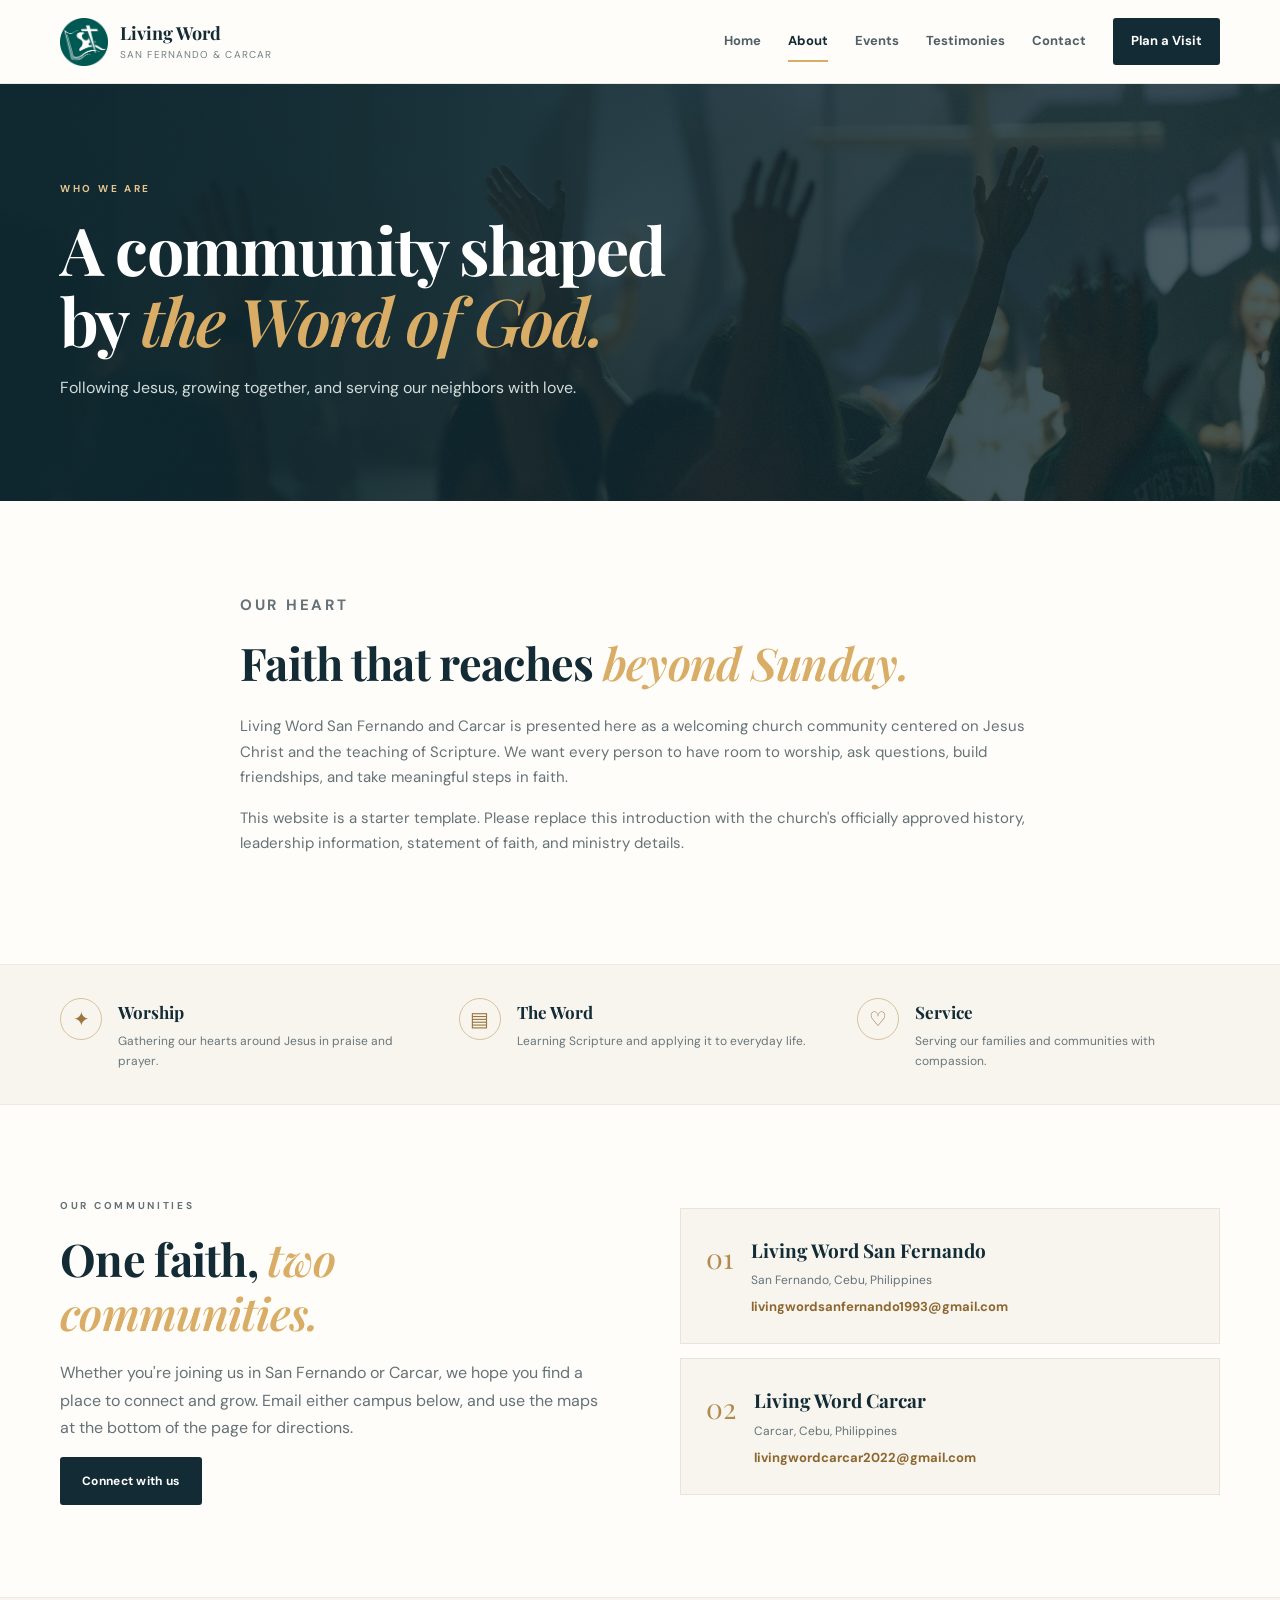
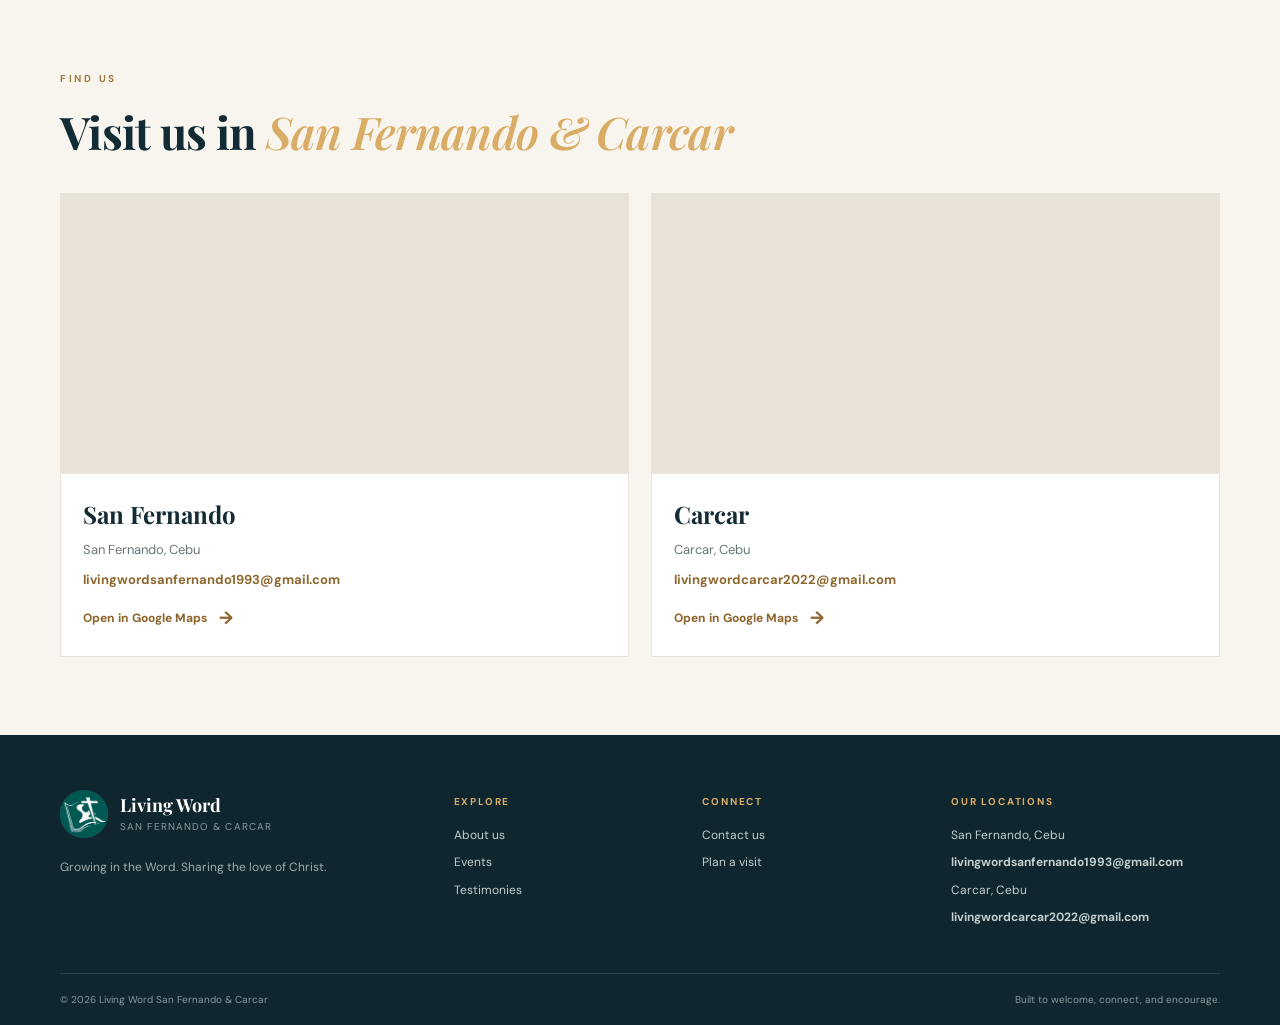
==== about.html @ b2cff666 "Add files via upload" ====
<!DOCTYPE html><html lang="en"><head><meta charset="UTF-8"><meta name="viewport" content="width=device-width, initial-scale=1.0"><title>About Us | Living Word San Fernando & Carcar</title><link href="https://fonts.googleapis.com/css2?family=DM+Sans:wght@400;500;600;700&family=Playfair+Display:wght@600;700;800&display=swap" rel="stylesheet"><link rel="stylesheet" href="assets/style.css"></head><body><header class="site-header"><div class="container nav-wrap"><a class="brand" href="index.html"><img class="brand-mark" src="assets/living-word-logo.png" alt=""><span><strong>Living Word</strong><small>San Fernando &amp; Carcar</small></span></a><button class="menu-toggle" aria-label="Toggle navigation" aria-expanded="false">☰</button><nav class="nav-links"><a href="index.html">Home</a><a class="active" href="about.html">About</a><a href="events.html">Events</a><a href="blog.html">Testimonies</a><a href="contact.html">Contact</a><a class="nav-cta" href="contact.html#visit">Plan a Visit</a></nav></div></header><main><section class="page-hero"><div class="container"><p class="eyebrow light">WHO WE ARE</p><h1>A community shaped<br>by <em>the Word of God.</em></h1><p>Following Jesus, growing together, and serving our neighbors with love.</p></div></section><section class="section"><div class="container narrow"><p class="eyebrow">OUR HEART</p><h2>Faith that reaches <em>beyond Sunday.</em></h2><p>Living Word San Fernando and Carcar is presented here as a welcoming church community centered on Jesus Christ and the teaching of Scripture. We want every person to have room to worship, ask questions, build friendships, and take meaningful steps in faith.</p><p>This website is a starter template. Please replace this introduction with the church's officially approved history, leadership information, statement of faith, and ministry details.</p></div></section><section class="quick-info"><div class="container info-grid"><article><span class="info-icon">✦</span><div><h3>Worship</h3><p>Gathering our hearts around Jesus in praise and prayer.</p></div></article><article><span class="info-icon">▤</span><div><h3>The Word</h3><p>Learning Scripture and applying it to everyday life.</p></div></article><article><span class="info-icon">♡</span><div><h3>Service</h3><p>Serving our families and communities with compassion.</p></div></article></div></section><section class="section"><div class="container two-col"><div><p class="eyebrow">OUR COMMUNITIES</p><h2>One faith, <em>two communities.</em></h2><p>Whether you're joining us in San Fernando or Carcar, we hope you find a place to connect and grow. Email either campus below, and use the maps at the bottom of the page for directions.</p><a class="button button-dark" href="contact.html">Connect with us</a></div><div class="location-panels"><div class="location-panel"><span>01</span><div><h3>Living Word San Fernando</h3><p>San Fernando, Cebu, Philippines</p><a class="campus-email" href="mailto:livingwordsanfernando1993@gmail.com">livingwordsanfernando1993@gmail.com</a></div></div><div class="location-panel"><span>02</span><div><h3>Living Word Carcar</h3><p>Carcar, Cebu, Philippines</p><a class="campus-email" href="mailto:livingwordcarcar2022@gmail.com">livingwordcarcar2022@gmail.com</a></div></div></div></div></section></main><section class="campus-maps" id="locations"><div class="container"><div class="section-heading"><div><p class="eyebrow">FIND US</p><h2>Visit us in <em>San Fernando &amp; Carcar</em></h2></div></div><div class="map-grid"><article class="map-card"><div class="map-frame"><iframe title="Map of Living Word San Fernando" src="https://maps.google.com/maps?q=10.1367821,123.6908747&amp;z=16&amp;output=embed" loading="lazy" referrerpolicy="no-referrer-when-downgrade" allowfullscreen></iframe></div><div class="map-copy"><h3>San Fernando</h3><p>San Fernando, Cebu</p><a class="campus-email" href="mailto:livingwordsanfernando1993@gmail.com">livingwordsanfernando1993@gmail.com</a><a class="text-link" href="https://maps.app.goo.gl/DPLAsow28SeNMZ887" target="_blank" rel="noopener noreferrer">Open in Google Maps <span>→</span></a></div></article><article class="map-card"><div class="map-frame"><iframe title="Map of Living Word Carcar" src="https://maps.google.com/maps?q=10.1063962,123.6336459&amp;z=17&amp;output=embed" loading="lazy" referrerpolicy="no-referrer-when-downgrade" allowfullscreen></iframe></div><div class="map-copy"><h3>Carcar</h3><p>Carcar, Cebu</p><a class="campus-email" href="mailto:livingwordcarcar2022@gmail.com">livingwordcarcar2022@gmail.com</a><a class="text-link" href="https://maps.app.goo.gl/1JaGDfbuyMipjUWK9" target="_blank" rel="noopener noreferrer">Open in Google Maps <span>→</span></a></div></article></div></div></section><footer class="site-footer"><div class="container footer-grid"><div><a class="brand footer-brand" href="index.html"><img class="brand-mark" src="assets/living-word-logo.png" alt=""><span><strong>Living Word</strong><small>San Fernando &amp; Carcar</small></span></a><p class="footer-copy">Growing in the Word. Sharing the love of Christ.</p></div><div><h4>Explore</h4><a href="about.html">About us</a><a href="events.html">Events</a><a href="blog.html">Testimonies</a></div><div><h4>Connect</h4><a href="contact.html">Contact us</a><a href="contact.html#visit">Plan a visit</a></div><div><h4>Our locations</h4><p>San Fernando, Cebu</p><a class="campus-email" href="mailto:livingwordsanfernando1993@gmail.com">livingwordsanfernando1993@gmail.com</a><p>Carcar, Cebu</p><a class="campus-email" href="mailto:livingwordcarcar2022@gmail.com">livingwordcarcar2022@gmail.com</a></div></div><div class="container footer-bottom"><span>© <span class="year"></span> Living Word San Fernando &amp; Carcar</span><span>Built to welcome, connect, and encourage.</span></div></footer><script src="assets/script.js"></script></body></html>
---- assets/style.css ----
:root{--navy:#132b35;--navy2:#1d3e47;--gold:#d9ad65;--cream:#f8f5ef;--paper:#fffdf9;--ink:#243238;--muted:#69767a;--line:#e9e3d9;--serif:"Playfair Display",Georgia,serif;--sans:"DM Sans",Arial,sans-serif}*{box-sizing:border-box}html{scroll-behavior:smooth}body{margin:0;background:var(--paper);color:var(--ink);font-family:var(--sans);line-height:1.7}a{color:inherit;text-decoration:none}img{max-width:100%}.container{width:min(1160px,calc(100% - 44px));margin:0 auto}.site-header{height:84px;background:#fffdf9f2;backdrop-filter:blur(14px);border-bottom:1px solid #ece7df;position:sticky;top:0;z-index:20}.nav-wrap{height:100%;display:flex;align-items:center;justify-content:space-between;gap:28px}.brand{display:flex;align-items:center;gap:12px;flex-shrink:0}.brand-mark{width:48px;height:48px;object-fit:contain;display:block;flex-shrink:0}.brand strong,.brand small{display:block;line-height:1.25}.brand strong{font-family:var(--serif);font-size:18px;color:var(--navy)}.brand small{font-size:10px;letter-spacing:1.1px;text-transform:uppercase;color:#738085;margin-top:4px}.nav-links{display:flex;align-items:center;gap:27px;font-size:13px;font-weight:700;color:#506066}.nav-links>a:not(.nav-cta){padding:9px 0;position:relative}.nav-links>a.active,.nav-links>a:hover{color:var(--navy)}.nav-links>a.active:after{content:"";position:absolute;left:0;right:0;bottom:0;height:2px;background:var(--gold)}.nav-cta{padding:12px 18px;background:var(--navy);color:white;border-radius:3px}.nav-cta:hover,.button-dark:hover{background:#244954}.menu-toggle{display:none;border:0;background:none;font-size:26px;color:var(--navy)}.hero{position:relative;min-height:660px;display:flex;align-items:center;background:linear-gradient(90deg,rgba(12,33,41,.94) 0%,rgba(16,43,51,.81) 46%,rgba(19,43,53,.3) 100%),url('hero-worship.jpg') center/cover no-repeat;color:white;overflow:hidden}.hero-shade{position:absolute;inset:0;background:linear-gradient(0deg,rgba(11,28,34,.32),transparent 50%);pointer-events:none}.hero-content{position:relative;padding:90px 0 112px}.eyebrow{font-size:10px;letter-spacing:2.7px;font-weight:700;color:#a27b3f;margin:0 0 17px}.eyebrow.light{color:#e4c58f}.hero h1,.page-hero h1{font-family:var(--serif);font-size:clamp(46px,6vw,76px);line-height:1.08;letter-spacing:-1.8px;margin:0 0 22px;max-width:720px}.hero h1 em,.page-hero h1 em,.welcome h2 em,.section-heading h2 em,.section h2 em,.contact-side h2 em{font-weight:600;color:var(--gold)}.hero-copy{max-width:520px;color:#e0e7e6;font-size:16px;margin-bottom:29px}.hero-actions{display:flex;gap:13px;flex-wrap:wrap}.button{display:inline-flex;align-items:center;justify-content:center;gap:13px;padding:14px 22px;border:0;border-radius:3px;font-family:var(--sans);font-size:12px;font-weight:700;letter-spacing:.3px;cursor:pointer;transition:.2s}.button-gold{background:var(--gold);color:#192f36}.button-gold:hover{background:#e8c58a;transform:translateY(-1px)}.button-outline{border:1px solid #d5dfdd;color:white;background:transparent}.button-outline:hover{background:#ffffff1a}.button-dark{background:var(--navy);color:white}.hero-verse{margin-top:47px;padding-left:14px;border-left:2px solid var(--gold);font-family:var(--serif);font-size:17px;color:#f4eadb}.hero-verse span{font-family:var(--sans);font-size:11px;color:#c6d0cd;margin-left:9px}.hero-badge{position:absolute;bottom:0;right:max(22px,calc((100% - 1160px)/2));display:flex;gap:13px;align-items:center;background:var(--gold);color:#1c343a;padding:15px 24px;font-size:9px;font-weight:800;letter-spacing:1.8px}.hero-badge b{font-size:15px}.section{padding:92px 0}.two-col{display:grid;grid-template-columns:1fr 1fr;gap:80px;align-items:center}.welcome-image{height:435px;position:relative;background:linear-gradient(0deg,rgba(14,39,46,.55),transparent 45%),url('https://images.unsplash.com/photo-1511632765486-a01980e01a18?auto=format&fit=crop&w=1000&q=85') center/cover;border-radius:3px}.image-card:before{content:"";position:absolute;inset:16px -16px -16px 16px;border:1px solid #d8c39f;z-index:-1}.image-caption{position:absolute;bottom:20px;left:23px;color:white;font-size:12px;font-weight:600;letter-spacing:.4px}.caption-dot{display:inline-block;width:7px;height:7px;border-radius:50%;background:var(--gold);margin-right:9px}.welcome-text h2,.section h2,.section-heading h2,.contact-main h2{font-family:var(--serif);font-size:clamp(32px,4vw,45px);line-height:1.2;color:var(--navy);margin:0 0 20px;letter-spacing:-.7px}.welcome-text p:not(.eyebrow),.section p{color:#657277}.welcome-text p{font-size:14px}.text-link{display:inline-flex;gap:12px;align-items:center;color:#8e672f;font-size:12px;font-weight:800;margin-top:12px}.text-link span{font-size:18px;transition:transform .2s}.text-link:hover span{transform:translateX(4px)}.quick-info{background:var(--cream);padding:33px 0;border-top:1px solid #f0e9df;border-bottom:1px solid #f0e9df}.info-grid{display:grid;grid-template-columns:repeat(3,1fr);gap:36px}.info-grid article{display:flex;gap:16px;align-items:flex-start}.info-icon{width:42px;height:42px;flex-shrink:0;display:grid;place-items:center;border:1px solid #d6c29f;color:#9b753c;font-size:20px;border-radius:50%}.info-grid h3{margin:0 0 4px;font-family:var(--serif);font-size:17px;color:var(--navy)}.info-grid p{margin:0;font-size:12px;color:var(--muted)}.events-preview,.latest-blog{background:var(--paper)}.section-heading{display:flex;justify-content:space-between;align-items:end;gap:28px;margin-bottom:35px}.section-heading h2{margin:0}.section-heading .text-link{margin-bottom:7px}.cards{display:grid;gap:23px}.cards.three{grid-template-columns:repeat(3,1fr)}.cards-two{grid-template-columns:1fr 1fr}.event-card,.blog-card{background:white;border:1px solid #eee8df;box-shadow:0 8px 28px rgba(25,45,49,.035);transition:transform .25s,box-shadow .25s}.event-card:hover,.blog-card:hover{transform:translateY(-4px);box-shadow:0 15px 35px rgba(25,45,49,.09)}.event-art,.blog-art,.feature-art,.event-row-art{background-size:cover;background-position:center}.event-art{height:190px;display:flex;align-items:end;padding:17px}.event-art span{background:#ffffffed;color:var(--navy);font-size:9px;letter-spacing:1.8px;font-weight:800;padding:7px 10px}.art-worship{background-image:linear-gradient(0deg,#132b3570,#132b3510),url('https://images.unsplash.com/photo-1507692049790-de58290a4334?auto=format&fit=crop&w=900&q=80')}.art-community{background-image:linear-gradient(0deg,#132b3560,#132b3510),url('https://images.unsplash.com/photo-1529156069898-49953e39b3ac?auto=format&fit=crop&w=900&q=80')}.art-youth{background-image:linear-gradient(0deg,#132b3560,#132b3510),url('https://images.unsplash.com/photo-1529390079861-591de354faf5?auto=format&fit=crop&w=900&q=80')}.art-bible{background-image:linear-gradient(0deg,#132b3530,#132b3500),url('https://images.unsplash.com/photo-1504052434569-70ad5836ab65?auto=format&fit=crop&w=900&q=80')}.art-prayer{background-image:linear-gradient(0deg,#132b3530,#132b3500),url('https://images.unsplash.com/photo-1470252649378-9c29740c9fa8?auto=format&fit=crop&w=900&q=80')}.art-love{background-image:linear-gradient(0deg,#132b3530,#132b3500),url('https://images.unsplash.com/photo-1511632765486-a01980e01a18?auto=format&fit=crop&w=900&q=80')}.card-body{padding:23px 23px 25px}.card-kicker{color:#a17a41!important;font-size:9px!important;letter-spacing:1.7px;font-weight:800;margin:0 0 8px!important}.card-body h3{font-family:var(--serif);font-size:21px;line-height:1.3;color:var(--navy);margin:0 0 10px}.card-body p:not(.card-kicker){font-size:12px;color:#6d797c;margin:0 0 13px}.card-body .text-link{margin-top:5px}.note{font-size:11px!important;color:#8b9292!important;font-style:italic;margin-top:19px}.scripture-band{background:var(--navy);color:white;padding:68px 0;text-align:center}.scripture-inner{max-width:800px}.quote-mark{font-family:var(--serif);font-size:60px;line-height:.8;color:var(--gold)}.scripture-band blockquote{font-family:var(--serif);font-size:clamp(27px,4vw,40px);margin:12px 0 16px}.scripture-band p{color:var(--gold);font-size:10px;letter-spacing:2.7px;font-weight:700}.visit-cta{background:#1d414a;padding:53px 0;color:white}.cta-inner{display:flex;align-items:center;justify-content:space-between;gap:30px}.cta-inner h2{font-family:var(--serif);font-size:39px;margin:0 0 7px}.cta-inner p:not(.eyebrow){color:#c8d3d2;margin:0}.cta-inner .eyebrow{margin-bottom:8px}.testimony-feature{grid-template-columns:1fr}.testimony-profile{display:flex;align-items:center;gap:14px;margin-bottom:16px}.avatar{width:52px;height:52px;border-radius:50%;display:grid;place-items:center;background:#f4ecdf;color:var(--navy);border:1px solid #e4d3b4;font-family:var(--serif);font-weight:700;font-size:16px;object-fit:cover}.avatar-lg{width:84px;height:84px;font-size:26px}.profile-meta{margin:0}.profile-meta strong{display:block;font-family:var(--serif);color:var(--navy);font-size:18px;line-height:1.2}.profile-meta span{display:block;margin-top:3px;font-size:11px;font-weight:700;letter-spacing:.3px;color:var(--muted)}.testimony-text{font-size:13px!important}#testimony-feature{scroll-margin-top:96px}.testimony-card[role="button"]{cursor:pointer}.testimony-card.is-selected{border-color:var(--gold);box-shadow:0 12px 30px rgba(162,123,63,.16)}.testimony-card[role="button"]:focus-visible{outline:2px solid var(--navy);outline-offset:3px}.campus-maps{background:var(--cream);padding:72px 0 78px;border-top:1px solid #f0e9df}.map-grid{display:grid;grid-template-columns:1fr 1fr;gap:22px}.map-card{background:white;border:1px solid var(--line);overflow:hidden}.map-frame{height:280px;background:#e8e2d8}.map-frame iframe{width:100%;height:100%;border:0;display:block}.map-copy{padding:20px 22px 22px}.map-copy h3{font-family:var(--serif);color:var(--navy);margin:0 0 4px;font-size:24px}.map-copy p{margin:0 0 8px;font-size:13px;color:var(--muted)}.campus-email{display:block;font-size:13px;font-weight:700;color:#8e672f;word-break:break-word}.map-copy .text-link{margin-top:12px}.side-location .campus-email{margin-top:6px;font-size:12px;color:#e4c58f}.location-panel .campus-email{margin-top:6px}.site-footer{background:#10262e;color:#c2cece;padding:55px 0 0}.footer-grid{display:grid;grid-template-columns:1.7fr 1fr 1fr 1.3fr;gap:42px;padding-bottom:39px}.footer-brand strong{color:white}.footer-brand small{color:#9caaaa}.footer-copy{font-size:12px;color:#9dacad;margin-top:19px}.footer-grid h4{font-size:10px;text-transform:uppercase;letter-spacing:1.8px;color:var(--gold);margin:3px 0 15px}.footer-grid>div:not(:first-child) a,.footer-grid>div:not(:first-child) p{display:block;font-size:12px;margin:7px 0;color:#c2cece}.footer-grid small{font-size:10px;color:#899a9d}.footer-bottom{border-top:1px solid #2a4248;padding:17px 0;display:flex;justify-content:space-between;gap:20px;font-size:10px;color:#87999c}.page-hero{background:linear-gradient(90deg,rgba(14,39,47,.96),rgba(14,39,47,.75)),url('hero-worship.jpg') center 45%/cover;color:white;padding:96px 0 100px}.page-hero h1{font-size:clamp(42px,5.6vw,66px);margin-bottom:17px}.page-hero p:not(.eyebrow){color:#d2dcda;max-width:600px;margin:0}.narrow{max-width:800px}.narrow h2{margin-bottom:25px}.narrow p{font-size:15px}.location-panels{display:grid;gap:14px}.location-panel{display:flex;gap:18px;align-items:flex-start;background:var(--cream);padding:25px;border:1px solid var(--line)}.location-panel>span,.side-location>span{font-family:var(--serif);font-size:28px;color:#b28a4d}.location-panel h3,.side-location h3{font-family:var(--serif);color:var(--navy);margin:0;font-size:19px}.location-panel p,.side-location p{margin:4px 0!important;font-size:12px}.location-panel small,.side-location small{font-size:10px;color:#818d8e}.section-intro{max-width:390px;font-size:12px;margin:0}.event-list{display:grid;gap:16px}.event-row{display:grid;grid-template-columns:90px 165px 1fr auto;gap:22px;align-items:center;padding:20px;border:1px solid var(--line);background:white}.date-box{display:flex;flex-direction:column;align-items:center;text-align:center;color:var(--navy);line-height:1.2}.date-box span{font-size:8px;letter-spacing:1px;font-weight:800;color:#9e783f}.date-box strong{font-family:var(--serif);font-size:35px;margin:4px 0}.date-box small{font-size:10px;color:#7c898a}.event-row-art{height:125px}.event-row-copy h3{font-family:var(--serif);font-size:21px;color:var(--navy);margin:0 0 5px}.event-row-copy p:not(.card-kicker){font-size:12px;margin:0 0 8px}.event-meta{font-size:10px;color:#8b9696}.event-row>.text-link{white-space:nowrap}.center-cta{text-align:center;background:var(--cream);padding:42px 20px;margin-top:48px}.center-cta h2{font-size:30px;margin-bottom:8px}.center-cta p{font-size:13px;margin:0 0 17px}.blog-feature{display:grid;grid-template-columns:1.05fr 1fr;gap:0;background:var(--cream);margin-bottom:75px}.feature-art{min-height:365px}.feature-copy{padding:43px;align-self:center}.feature-copy h2{font-family:var(--serif);font-size:36px;color:var(--navy);line-height:1.2;margin:0 0 16px}.feature-copy p:not(.card-kicker){font-size:13px}.blog-heading{scroll-margin-top:110px}.search-wrap{display:flex;align-items:center;gap:9px;border:1px solid var(--line);padding:9px 13px;background:white;color:#9b783f}.search-wrap input{border:0;outline:0;font:inherit;font-size:12px;width:180px}.article-label{display:inline-block;font-size:9px;text-transform:uppercase;letter-spacing:1px;color:#8a9696;border-top:1px solid var(--line);padding-top:9px}.empty-state{text-align:center;padding:40px;color:var(--muted)}.contact-layout{display:grid;grid-template-columns:1.15fr .85fr;gap:55px;align-items:start}.contact-main h2{margin-bottom:14px}.contact-main>p:not(.eyebrow){font-size:13px}.contact-form{margin-top:27px;display:grid;gap:17px}.form-row{display:grid;grid-template-columns:1fr 1fr;gap:15px}.contact-form label{display:grid;gap:7px;font-size:11px;font-weight:700;color:var(--navy)}.contact-form input,.contact-form select,.contact-form textarea{width:100%;padding:13px 14px;border:1px solid #e2ddd4;background:white;border-radius:2px;font:400 12px var(--sans);color:var(--ink);outline-color:#c8a46b}.contact-form textarea{resize:vertical}.contact-form .button{justify-self:start}.form-feedback{font-size:11px!important;color:#8b672f!important;margin:0}.contact-side{background:var(--navy);padding:37px 32px;color:white}.contact-side h2{font-family:var(--serif);font-size:38px;line-height:1.15;margin:0 0 17px}.contact-side>p:not(.eyebrow){font-size:12px;color:#c8d4d3}.side-divider{height:1px;background:#3b555b;margin:27px 0}.side-location{display:flex;gap:15px;margin-bottom:21px}.side-location h3{color:white}.side-location p{color:#d0d9d8}.side-location small{color:#9fb0b0}.side-note{background:#1d3d45;padding:14px;font-size:10px;color:#bdcccc;margin-top:26px}.prayer-box{display:flex;gap:14px;background:var(--cream);padding:19px;margin-top:27px}.prayer-box h3{font-family:var(--serif);font-size:17px;color:var(--navy);margin:0}.prayer-box p{font-size:11px;margin:4px 0 0}.prayer-box .info-icon{width:36px;height:36px}.hidden,[hidden]{display:none!important}@media(max-width:900px){.map-grid{grid-template-columns:1fr}.nav-links{gap:16px}.two-col{gap:45px}.footer-grid{grid-template-columns:1.4fr 1fr 1fr;gap:25px}.footer-grid>div:last-child{grid-column:2/4}.event-row{grid-template-columns:70px 120px 1fr;gap:15px}.event-row>.text-link{grid-column:3;justify-self:start;margin-top:-6px}.event-row-art{height:110px}.contact-layout{gap:30px}}@media(max-width:720px){.campus-maps{padding:52px 0 56px}.map-frame{height:230px}.container{width:min(100% - 34px,560px)}.site-header{height:72px}.brand-mark{width:42px;height:42px}.brand strong{font-size:16px}.brand small{font-size:8px;letter-spacing:.8px}.menu-toggle{display:block}.nav-links{display:none;position:absolute;top:71px;left:0;right:0;background:#fffdf9;padding:15px 24px 23px;border-bottom:1px solid var(--line);box-shadow:0 12px 20px #152c3212;flex-direction:column;align-items:stretch;gap:7px}.nav-links.open{display:flex}.nav-links>a:not(.nav-cta){padding:10px 0}.nav-links>a.active:after{display:none}.nav-cta{text-align:center;margin-top:5px}.hero{min-height:630px;background-position:58% center}.hero-content{padding:76px 0 112px}.hero h1{font-size:48px}.hero-copy{font-size:14px}.hero-verse{font-size:14px;max-width:340px}.hero-verse span{display:block;margin:7px 0 0}.hero-badge{left:17px;right:auto;gap:8px;padding:13px 15px;font-size:8px}.section{padding:65px 0}.two-col{grid-template-columns:1fr;gap:40px}.welcome-image{height:320px;margin-right:13px}.welcome-text h2,.section h2,.section-heading h2,.contact-main h2{font-size:34px}.info-grid{grid-template-columns:1fr;gap:23px}.cards.three,.cards-two{grid-template-columns:1fr;gap:17px}.event-art{height:210px}.section-heading{align-items:flex-start;flex-direction:column;gap:10px;margin-bottom:25px}.section-heading .text-link{margin-top:0}.cta-inner{align-items:flex-start;flex-direction:column}.cta-inner h2{font-size:33px}.footer-grid{grid-template-columns:1fr 1fr;gap:27px}.footer-grid>div:last-child{grid-column:auto}.footer-bottom{flex-direction:column;gap:5px}.page-hero{padding:72px 0 75px}.page-hero h1{font-size:45px}.event-row{grid-template-columns:65px 1fr;gap:15px;padding:14px}.date-box{grid-row:span 2}.event-row-art{height:110px}.event-row-copy{grid-column:2}.event-row>.text-link{grid-column:2;margin:0}.event-row-copy h3{font-size:19px}.blog-feature{grid-template-columns:1fr;margin-bottom:50px}.feature-art{min-height:240px}.feature-copy{padding:27px}.feature-copy h2{font-size:31px}.search-wrap{width:100%}.search-wrap input{width:100%}.contact-layout{grid-template-columns:1fr}.contact-side{padding:30px 24px}.form-row{grid-template-columns:1fr}.scripture-band{padding:55px 0}}@media(prefers-reduced-motion:reduce){html{scroll-behavior:auto}*,*:before,*:after{transition:none!important}}
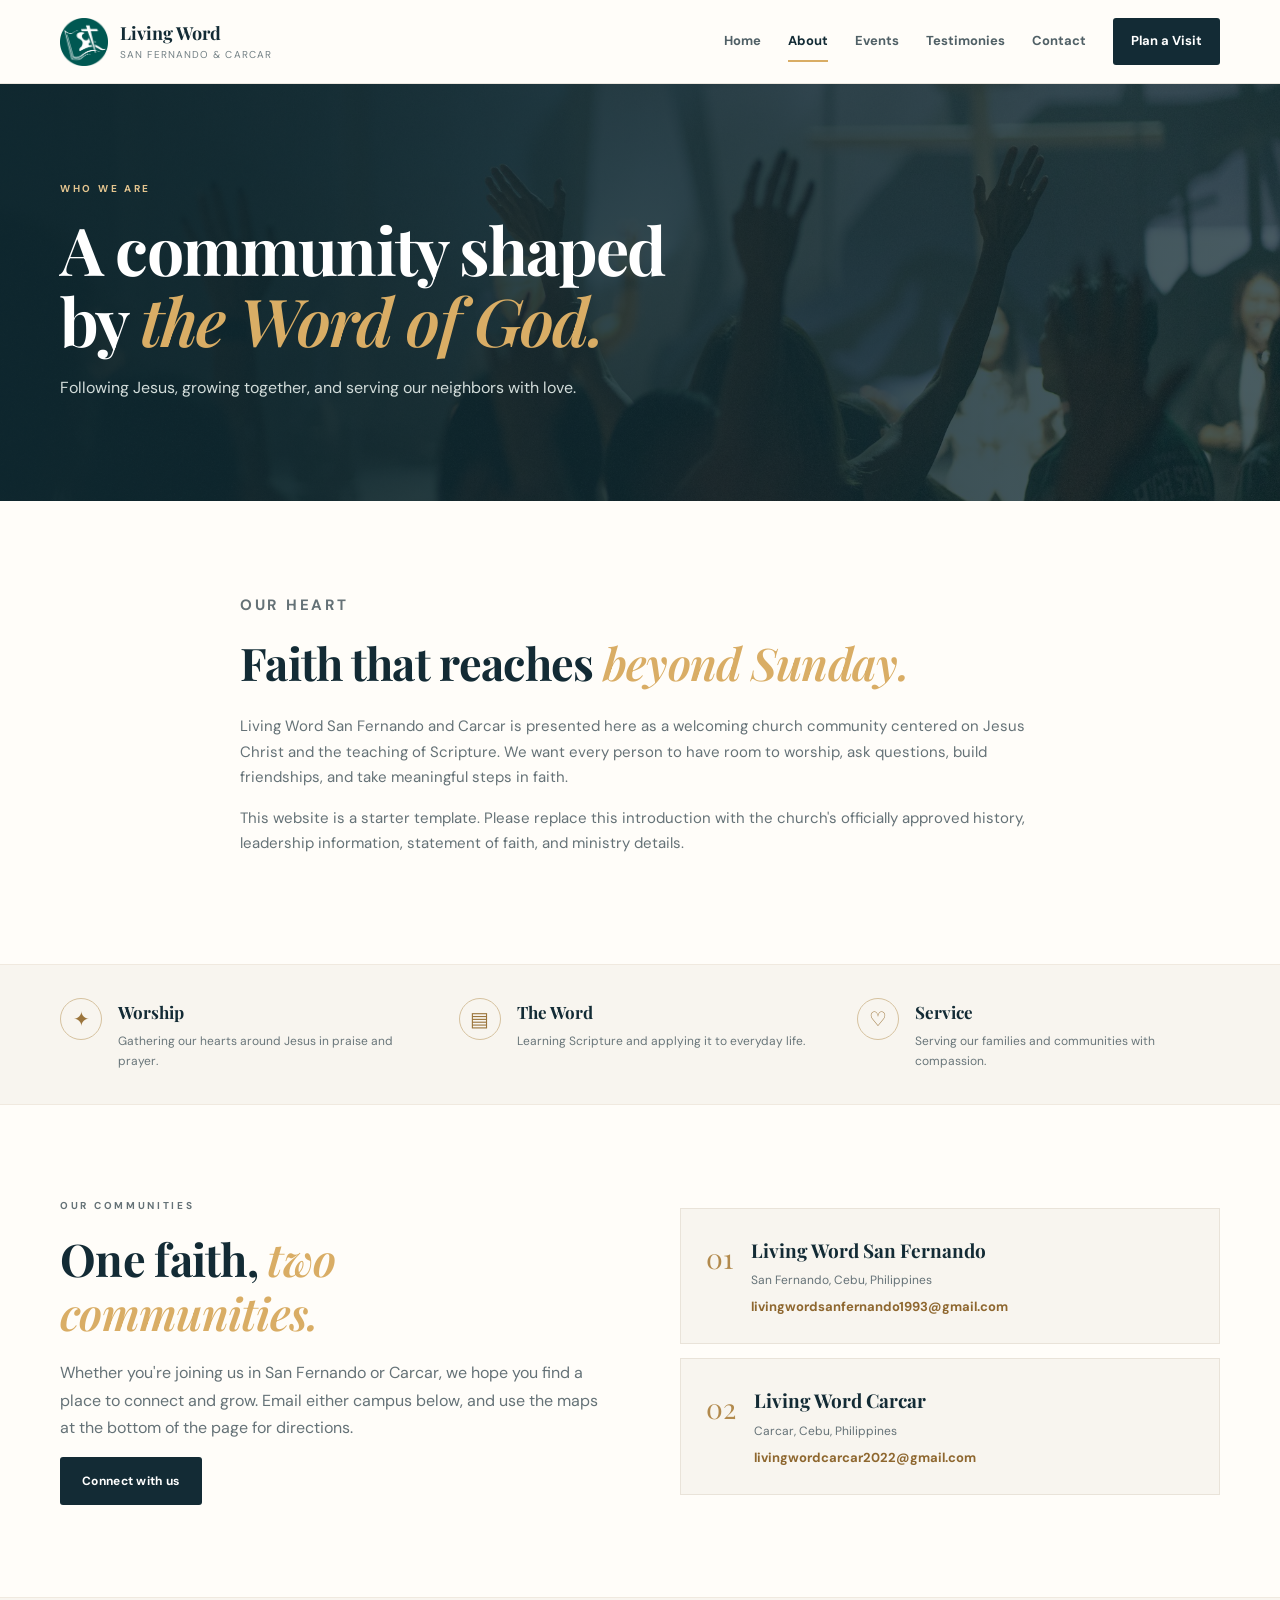
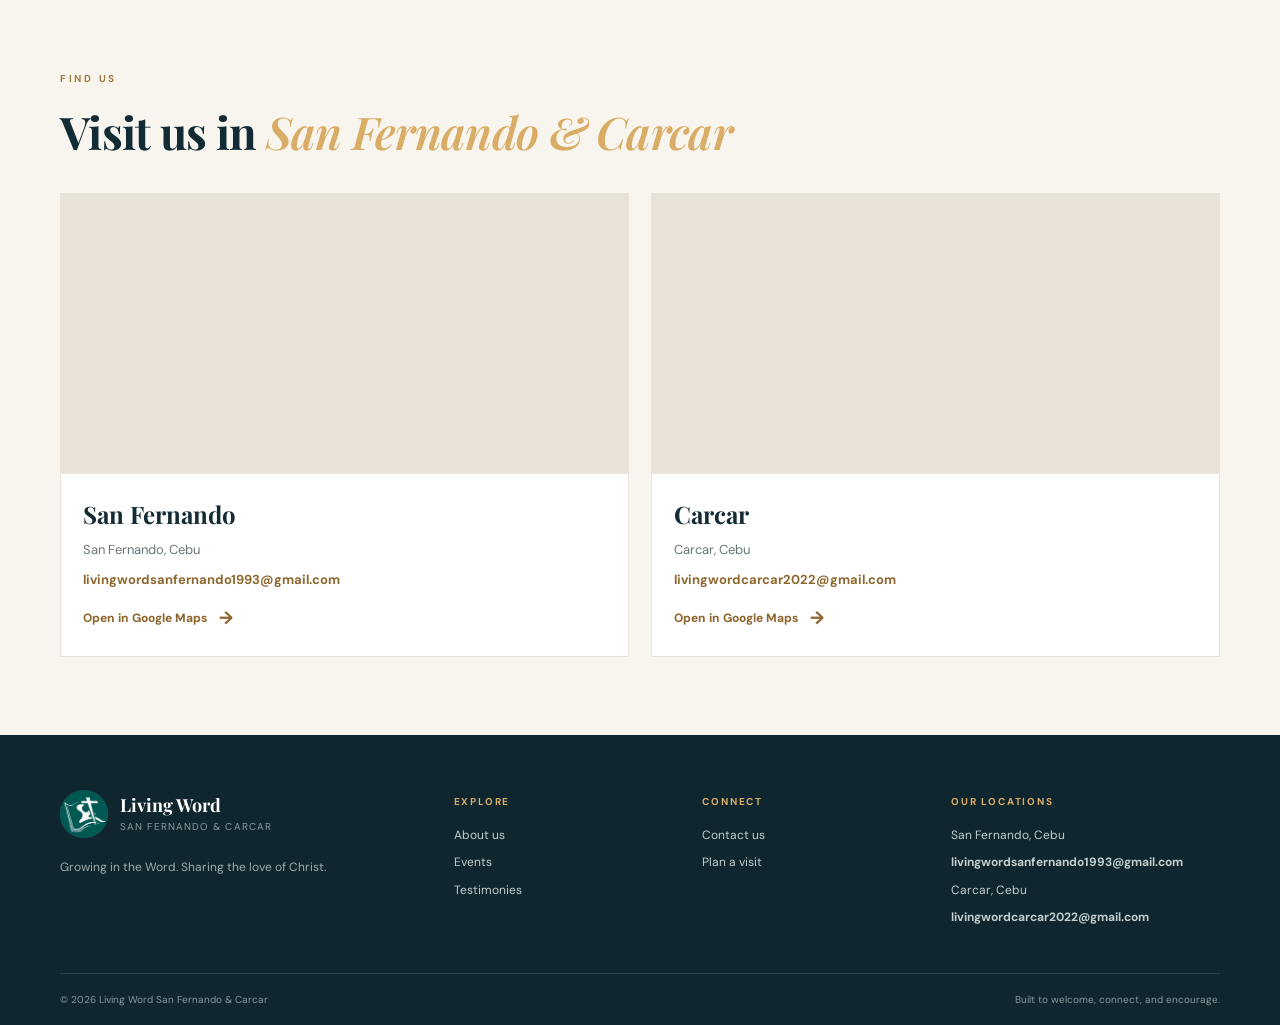
==== commit 2927a3d6: "Add files via upload" ====
--- a/about.html
+++ b/about.html
@@ -1 +1 @@
-<!DOCTYPE html><html lang="en"><head><meta charset="UTF-8"><meta name="viewport" content="width=device-width, initial-scale=1.0"><title>About Us | Living Word San Fernando & Carcar</title><link href="https://fonts.googleapis.com/css2?family=DM+Sans:wght@400;500;600;700&family=Playfair+Display:wght@600;700;800&display=swap" rel="stylesheet"><link rel="stylesheet" href="assets/style.css"></head><body><header class="site-header"><div class="container nav-wrap"><a class="brand" href="index.html"><img class="brand-mark" src="assets/living-word-logo.png" alt=""><span><strong>Living Word</strong><small>San Fernando &amp; Carcar</small></span></a><button class="menu-toggle" aria-label="Toggle navigation" aria-expanded="false">☰</button><nav class="nav-links"><a href="index.html">Home</a><a class="active" href="about.html">About</a><a href="events.html">Events</a><a href="blog.html">Testimonies</a><a href="contact.html">Contact</a><a class="nav-cta" href="contact.html#visit">Plan a Visit</a></nav></div></header><main><section class="page-hero"><div class="container"><p class="eyebrow light">WHO WE ARE</p><h1>A community shaped<br>by <em>the Word of God.</em></h1><p>Following Jesus, growing together, and serving our neighbors with love.</p></div></section><section class="section"><div class="container narrow"><p class="eyebrow">OUR HEART</p><h2>Faith that reaches <em>beyond Sunday.</em></h2><p>Living Word San Fernando and Carcar is presented here as a welcoming church community centered on Jesus Christ and the teaching of Scripture. We want every person to have room to worship, ask questions, build friendships, and take meaningful steps in faith.</p><p>This website is a starter template. Please replace this introduction with the church's officially approved history, leadership information, statement of faith, and ministry details.</p></div></section><section class="quick-info"><div class="container info-grid"><article><span class="info-icon">✦</span><div><h3>Worship</h3><p>Gathering our hearts around Jesus in praise and prayer.</p></div></article><article><span class="info-icon">▤</span><div><h3>The Word</h3><p>Learning Scripture and applying it to everyday life.</p></div></article><article><span class="info-icon">♡</span><div><h3>Service</h3><p>Serving our families and communities with compassion.</p></div></article></div></section><section class="section"><div class="container two-col"><div><p class="eyebrow">OUR COMMUNITIES</p><h2>One faith, <em>two communities.</em></h2><p>Whether you're joining us in San Fernando or Carcar, we hope you find a place to connect and grow. Email either campus below, and use the maps at the bottom of the page for directions.</p><a class="button button-dark" href="contact.html">Connect with us</a></div><div class="location-panels"><div class="location-panel"><span>01</span><div><h3>Living Word San Fernando</h3><p>San Fernando, Cebu, Philippines</p><a class="campus-email" href="mailto:livingwordsanfernando1993@gmail.com">livingwordsanfernando1993@gmail.com</a></div></div><div class="location-panel"><span>02</span><div><h3>Living Word Carcar</h3><p>Carcar, Cebu, Philippines</p><a class="campus-email" href="mailto:livingwordcarcar2022@gmail.com">livingwordcarcar2022@gmail.com</a></div></div></div></div></section></main><section class="campus-maps" id="locations"><div class="container"><div class="section-heading"><div><p class="eyebrow">FIND US</p><h2>Visit us in <em>San Fernando &amp; Carcar</em></h2></div></div><div class="map-grid"><article class="map-card"><div class="map-frame"><iframe title="Map of Living Word San Fernando" src="https://maps.google.com/maps?q=10.1367821,123.6908747&amp;z=16&amp;output=embed" loading="lazy" referrerpolicy="no-referrer-when-downgrade" allowfullscreen></iframe></div><div class="map-copy"><h3>San Fernando</h3><p>San Fernando, Cebu</p><a class="campus-email" href="mailto:livingwordsanfernando1993@gmail.com">livingwordsanfernando1993@gmail.com</a><a class="text-link" href="https://maps.app.goo.gl/DPLAsow28SeNMZ887" target="_blank" rel="noopener noreferrer">Open in Google Maps <span>→</span></a></div></article><article class="map-card"><div class="map-frame"><iframe title="Map of Living Word Carcar" src="https://maps.google.com/maps?q=10.1063962,123.6336459&amp;z=17&amp;output=embed" loading="lazy" referrerpolicy="no-referrer-when-downgrade" allowfullscreen></iframe></div><div class="map-copy"><h3>Carcar</h3><p>Carcar, Cebu</p><a class="campus-email" href="mailto:livingwordcarcar2022@gmail.com">livingwordcarcar2022@gmail.com</a><a class="text-link" href="https://maps.app.goo.gl/1JaGDfbuyMipjUWK9" target="_blank" rel="noopener noreferrer">Open in Google Maps <span>→</span></a></div></article></div></div></section><footer class="site-footer"><div class="container footer-grid"><div><a class="brand footer-brand" href="index.html"><img class="brand-mark" src="assets/living-word-logo.png" alt=""><span><strong>Living Word</strong><small>San Fernando &amp; Carcar</small></span></a><p class="footer-copy">Growing in the Word. Sharing the love of Christ.</p></div><div><h4>Explore</h4><a href="about.html">About us</a><a href="events.html">Events</a><a href="blog.html">Testimonies</a></div><div><h4>Connect</h4><a href="contact.html">Contact us</a><a href="contact.html#visit">Plan a visit</a></div><div><h4>Our locations</h4><p>San Fernando, Cebu</p><a class="campus-email" href="mailto:livingwordsanfernando1993@gmail.com">livingwordsanfernando1993@gmail.com</a><p>Carcar, Cebu</p><a class="campus-email" href="mailto:livingwordcarcar2022@gmail.com">livingwordcarcar2022@gmail.com</a></div></div><div class="container footer-bottom"><span>© <span class="year"></span> Living Word San Fernando &amp; Carcar</span><span>Built to welcome, connect, and encourage.</span></div></footer><script src="assets/script.js"></script></body></html>+<!DOCTYPE html><html lang="en"><head><meta charset="UTF-8"><meta name="viewport" content="width=device-width, initial-scale=1.0"><title>About Us | Living Word San Fernando & Carcar</title><link href="https://fonts.googleapis.com/css2?family=DM+Sans:wght@400;500;600;700&family=Playfair+Display:wght@600;700;800&display=swap" rel="stylesheet"><link rel="stylesheet" href="assets/style.css"></head><body><header class="site-header"><div class="container nav-wrap"><a class="brand" href="/"><img class="brand-mark" src="assets/living-word-logo.png" alt=""><span><strong>Living Word</strong><small>San Fernando &amp; Carcar</small></span></a><button class="menu-toggle" aria-label="Toggle navigation" aria-expanded="false">☰</button><nav class="nav-links"><a href="/">Home</a><a class="active" href="/about">About</a><a href="/events">Events</a><a href="/blog">Testimonies</a><a href="/contact">Contact</a><a class="nav-cta" href="/contact#visit">Plan a Visit</a></nav></div></header><main><section class="page-hero"><div class="container"><p class="eyebrow light">WHO WE ARE</p><h1>A community shaped<br>by <em>the Word of God.</em></h1><p>Following Jesus, growing together, and serving our neighbors with love.</p></div></section><section class="section"><div class="container narrow"><p class="eyebrow">OUR HEART</p><h2>Faith that reaches <em>beyond Sunday.</em></h2><p>Living Word San Fernando and Carcar is presented here as a welcoming church community centered on Jesus Christ and the teaching of Scripture. We want every person to have room to worship, ask questions, build friendships, and take meaningful steps in faith.</p><p>This website is a starter template. Please replace this introduction with the church's officially approved history, leadership information, statement of faith, and ministry details.</p></div></section><section class="quick-info"><div class="container info-grid"><article><span class="info-icon">✦</span><div><h3>Worship</h3><p>Gathering our hearts around Jesus in praise and prayer.</p></div></article><article><span class="info-icon">▤</span><div><h3>The Word</h3><p>Learning Scripture and applying it to everyday life.</p></div></article><article><span class="info-icon">♡</span><div><h3>Service</h3><p>Serving our families and communities with compassion.</p></div></article></div></section><section class="section"><div class="container two-col"><div><p class="eyebrow">OUR COMMUNITIES</p><h2>One faith, <em>two communities.</em></h2><p>Whether you're joining us in San Fernando or Carcar, we hope you find a place to connect and grow. Email either campus below, and use the maps at the bottom of the page for directions.</p><a class="button button-dark" href="/contact">Connect with us</a></div><div class="location-panels"><div class="location-panel"><span>01</span><div><h3>Living Word San Fernando</h3><p>San Fernando, Cebu, Philippines</p><a class="campus-email" href="mailto:livingwordsanfernando1993@gmail.com">livingwordsanfernando1993@gmail.com</a></div></div><div class="location-panel"><span>02</span><div><h3>Living Word Carcar</h3><p>Carcar, Cebu, Philippines</p><a class="campus-email" href="mailto:livingwordcarcar2022@gmail.com">livingwordcarcar2022@gmail.com</a></div></div></div></div></section></main><section class="campus-maps" id="locations"><div class="container"><div class="section-heading"><div><p class="eyebrow">FIND US</p><h2>Visit us in <em>San Fernando &amp; Carcar</em></h2></div></div><div class="map-grid"><article class="map-card"><div class="map-frame"><iframe title="Map of Living Word San Fernando" src="https://maps.google.com/maps?q=10.1367821,123.6908747&amp;z=16&amp;output=embed" loading="lazy" referrerpolicy="no-referrer-when-downgrade" allowfullscreen></iframe></div><div class="map-copy"><h3>San Fernando</h3><p>San Fernando, Cebu</p><a class="campus-email" href="mailto:livingwordsanfernando1993@gmail.com">livingwordsanfernando1993@gmail.com</a><a class="text-link" href="https://maps.app.goo.gl/DPLAsow28SeNMZ887" target="_blank" rel="noopener noreferrer">Open in Google Maps <span>→</span></a></div></article><article class="map-card"><div class="map-frame"><iframe title="Map of Living Word Carcar" src="https://maps.google.com/maps?q=10.1063962,123.6336459&amp;z=17&amp;output=embed" loading="lazy" referrerpolicy="no-referrer-when-downgrade" allowfullscreen></iframe></div><div class="map-copy"><h3>Carcar</h3><p>Carcar, Cebu</p><a class="campus-email" href="mailto:livingwordcarcar2022@gmail.com">livingwordcarcar2022@gmail.com</a><a class="text-link" href="https://maps.app.goo.gl/1JaGDfbuyMipjUWK9" target="_blank" rel="noopener noreferrer">Open in Google Maps <span>→</span></a></div></article></div></div></section><footer class="site-footer"><div class="container footer-grid"><div><a class="brand footer-brand" href="/"><img class="brand-mark" src="assets/living-word-logo.png" alt=""><span><strong>Living Word</strong><small>San Fernando &amp; Carcar</small></span></a><p class="footer-copy">Growing in the Word. Sharing the love of Christ.</p></div><div><h4>Explore</h4><a href="/about">About us</a><a href="/events">Events</a><a href="/blog">Testimonies</a></div><div><h4>Connect</h4><a href="/contact">Contact us</a><a href="/contact#visit">Plan a visit</a></div><div><h4>Our locations</h4><p>San Fernando, Cebu</p><a class="campus-email" href="mailto:livingwordsanfernando1993@gmail.com">livingwordsanfernando1993@gmail.com</a><p>Carcar, Cebu</p><a class="campus-email" href="mailto:livingwordcarcar2022@gmail.com">livingwordcarcar2022@gmail.com</a></div></div><div class="container footer-bottom"><span>© <span class="year"></span> Living Word San Fernando &amp; Carcar</span><span>Built to welcome, connect, and encourage.</span></div></footer><script src="assets/script.js"></script></body></html>
--- a/assets/style.css
+++ b/assets/style.css
@@ -1 +1 @@
- :root{--navy:#132b35;--navy2:#1d3e47;--gold:#d9ad65;--cream:#f8f5ef;--paper:#fffdf9;--ink:#243238;--muted:#69767a;--line:#e9e3d9;--serif:"Playfair Display",Georgia,serif;--sans:"DM Sans",Arial,sans-serif}*{box-sizing:border-box}html{scroll-behavior:smooth}body{margin:0;background:var(--paper);color:var(--ink);font-family:var(--sans);line-height:1.7}a{color:inherit;text-decoration:none}img{max-width:100%}.container{width:min(1160px,calc(100% - 44px));margin:0 auto}.site-header{height:84px;background:#fffdf9f2;backdrop-filter:blur(14px);border-bottom:1px solid #ece7df;position:sticky;top:0;z-index:20}.nav-wrap{height:100%;display:flex;align-items:center;justify-content:space-between;gap:28px}.brand{display:flex;align-items:center;gap:12px;flex-shrink:0}.brand-mark{width:48px;height:48px;object-fit:contain;display:block;flex-shrink:0}.brand strong,.brand small{display:block;line-height:1.25}.brand strong{font-family:var(--serif);font-size:18px;color:var(--navy)}.brand small{font-size:10px;letter-spacing:1.1px;text-transform:uppercase;color:#738085;margin-top:4px}.nav-links{display:flex;align-items:center;gap:27px;font-size:13px;font-weight:700;color:#506066}.nav-links>a:not(.nav-cta){padding:9px 0;position:relative}.nav-links>a.active,.nav-links>a:hover{color:var(--navy)}.nav-links>a.active:after{content:"";position:absolute;left:0;right:0;bottom:0;height:2px;background:var(--gold)}.nav-cta{padding:12px 18px;background:var(--navy);color:white;border-radius:3px}.nav-cta:hover,.button-dark:hover{background:#244954}.menu-toggle{display:none;border:0;background:none;font-size:26px;color:var(--navy)}.hero{position:relative;min-height:660px;display:flex;align-items:center;background:linear-gradient(90deg,rgba(12,33,41,.94) 0%,rgba(16,43,51,.81) 46%,rgba(19,43,53,.3) 100%),url('hero-worship.jpg') center/cover no-repeat;color:white;overflow:hidden}.hero-shade{position:absolute;inset:0;background:linear-gradient(0deg,rgba(11,28,34,.32),transparent 50%);pointer-events:none}.hero-content{position:relative;padding:90px 0 112px}.eyebrow{font-size:10px;letter-spacing:2.7px;font-weight:700;color:#a27b3f;margin:0 0 17px}.eyebrow.light{color:#e4c58f}.hero h1,.page-hero h1{font-family:var(--serif);font-size:clamp(46px,6vw,76px);line-height:1.08;letter-spacing:-1.8px;margin:0 0 22px;max-width:720px}.hero h1 em,.page-hero h1 em,.welcome h2 em,.section-heading h2 em,.section h2 em,.contact-side h2 em{font-weight:600;color:var(--gold)}.hero-copy{max-width:520px;color:#e0e7e6;font-size:16px;margin-bottom:29px}.hero-actions{display:flex;gap:13px;flex-wrap:wrap}.button{display:inline-flex;align-items:center;justify-content:center;gap:13px;padding:14px 22px;border:0;border-radius:3px;font-family:var(--sans);font-size:12px;font-weight:700;letter-spacing:.3px;cursor:pointer;transition:.2s}.button-gold{background:var(--gold);color:#192f36}.button-gold:hover{background:#e8c58a;transform:translateY(-1px)}.button-outline{border:1px solid #d5dfdd;color:white;background:transparent}.button-outline:hover{background:#ffffff1a}.button-dark{background:var(--navy);color:white}.hero-verse{margin-top:47px;padding-left:14px;border-left:2px solid var(--gold);font-family:var(--serif);font-size:17px;color:#f4eadb}.hero-verse span{font-family:var(--sans);font-size:11px;color:#c6d0cd;margin-left:9px}.hero-badge{position:absolute;bottom:0;right:max(22px,calc((100% - 1160px)/2));display:flex;gap:13px;align-items:center;background:var(--gold);color:#1c343a;padding:15px 24px;font-size:9px;font-weight:800;letter-spacing:1.8px}.hero-badge b{font-size:15px}.section{padding:92px 0}.two-col{display:grid;grid-template-columns:1fr 1fr;gap:80px;align-items:center}.welcome-image{height:435px;position:relative;background:linear-gradient(0deg,rgba(14,39,46,.55),transparent 45%),url('https://images.unsplash.com/photo-1511632765486-a01980e01a18?auto=format&fit=crop&w=1000&q=85') center/cover;border-radius:3px}.image-card:before{content:"";position:absolute;inset:16px -16px -16px 16px;border:1px solid #d8c39f;z-index:-1}.image-caption{position:absolute;bottom:20px;left:23px;color:white;font-size:12px;font-weight:600;letter-spacing:.4px}.caption-dot{display:inline-block;width:7px;height:7px;border-radius:50%;background:var(--gold);margin-right:9px}.welcome-text h2,.section h2,.section-heading h2,.contact-main h2{font-family:var(--serif);font-size:clamp(32px,4vw,45px);line-height:1.2;color:var(--navy);margin:0 0 20px;letter-spacing:-.7px}.welcome-text p:not(.eyebrow),.section p{color:#657277}.welcome-text p{font-size:14px}.text-link{display:inline-flex;gap:12px;align-items:center;color:#8e672f;font-size:12px;font-weight:800;margin-top:12px}.text-link span{font-size:18px;transition:transform .2s}.text-link:hover span{transform:translateX(4px)}.quick-info{background:var(--cream);padding:33px 0;border-top:1px solid #f0e9df;border-bottom:1px solid #f0e9df}.info-grid{display:grid;grid-template-columns:repeat(3,1fr);gap:36px}.info-grid article{display:flex;gap:16px;align-items:flex-start}.info-icon{width:42px;height:42px;flex-shrink:0;display:grid;place-items:center;border:1px solid #d6c29f;color:#9b753c;font-size:20px;border-radius:50%}.info-grid h3{margin:0 0 4px;font-family:var(--serif);font-size:17px;color:var(--navy)}.info-grid p{margin:0;font-size:12px;color:var(--muted)}.events-preview,.latest-blog{background:var(--paper)}.section-heading{display:flex;justify-content:space-between;align-items:end;gap:28px;margin-bottom:35px}.section-heading h2{margin:0}.section-heading .text-link{margin-bottom:7px}.cards{display:grid;gap:23px}.cards.three{grid-template-columns:repeat(3,1fr)}.cards-two{grid-template-columns:1fr 1fr}.event-card,.blog-card{background:white;border:1px solid #eee8df;box-shadow:0 8px 28px rgba(25,45,49,.035);transition:transform .25s,box-shadow .25s}.event-card:hover,.blog-card:hover{transform:translateY(-4px);box-shadow:0 15px 35px rgba(25,45,49,.09)}.event-art,.blog-art,.feature-art,.event-row-art{background-size:cover;background-position:center}.event-art{height:190px;display:flex;align-items:end;padding:17px}.event-art span{background:#ffffffed;color:var(--navy);font-size:9px;letter-spacing:1.8px;font-weight:800;padding:7px 10px}.art-worship{background-image:linear-gradient(0deg,#132b3570,#132b3510),url('https://images.unsplash.com/photo-1507692049790-de58290a4334?auto=format&fit=crop&w=900&q=80')}.art-community{background-image:linear-gradient(0deg,#132b3560,#132b3510),url('https://images.unsplash.com/photo-1529156069898-49953e39b3ac?auto=format&fit=crop&w=900&q=80')}.art-youth{background-image:linear-gradient(0deg,#132b3560,#132b3510),url('https://images.unsplash.com/photo-1529390079861-591de354faf5?auto=format&fit=crop&w=900&q=80')}.art-bible{background-image:linear-gradient(0deg,#132b3530,#132b3500),url('https://images.unsplash.com/photo-1504052434569-70ad5836ab65?auto=format&fit=crop&w=900&q=80')}.art-prayer{background-image:linear-gradient(0deg,#132b3530,#132b3500),url('https://images.unsplash.com/photo-1470252649378-9c29740c9fa8?auto=format&fit=crop&w=900&q=80')}.art-love{background-image:linear-gradient(0deg,#132b3530,#132b3500),url('https://images.unsplash.com/photo-1511632765486-a01980e01a18?auto=format&fit=crop&w=900&q=80')}.card-body{padding:23px 23px 25px}.card-kicker{color:#a17a41!important;font-size:9px!important;letter-spacing:1.7px;font-weight:800;margin:0 0 8px!important}.card-body h3{font-family:var(--serif);font-size:21px;line-height:1.3;color:var(--navy);margin:0 0 10px}.card-body p:not(.card-kicker){font-size:12px;color:#6d797c;margin:0 0 13px}.card-body .text-link{margin-top:5px}.note{font-size:11px!important;color:#8b9292!important;font-style:italic;margin-top:19px}.scripture-band{background:var(--navy);color:white;padding:68px 0;text-align:center}.scripture-inner{max-width:800px}.quote-mark{font-family:var(--serif);font-size:60px;line-height:.8;color:var(--gold)}.scripture-band blockquote{font-family:var(--serif);font-size:clamp(27px,4vw,40px);margin:12px 0 16px}.scripture-band p{color:var(--gold);font-size:10px;letter-spacing:2.7px;font-weight:700}.visit-cta{background:#1d414a;padding:53px 0;color:white}.cta-inner{display:flex;align-items:center;justify-content:space-between;gap:30px}.cta-inner h2{font-family:var(--serif);font-size:39px;margin:0 0 7px}.cta-inner p:not(.eyebrow){color:#c8d3d2;margin:0}.cta-inner .eyebrow{margin-bottom:8px}.testimony-feature{grid-template-columns:1fr}.testimony-profile{display:flex;align-items:center;gap:14px;margin-bottom:16px}.avatar{width:52px;height:52px;border-radius:50%;display:grid;place-items:center;background:#f4ecdf;color:var(--navy);border:1px solid #e4d3b4;font-family:var(--serif);font-weight:700;font-size:16px;object-fit:cover}.avatar-lg{width:84px;height:84px;font-size:26px}.profile-meta{margin:0}.profile-meta strong{display:block;font-family:var(--serif);color:var(--navy);font-size:18px;line-height:1.2}.profile-meta span{display:block;margin-top:3px;font-size:11px;font-weight:700;letter-spacing:.3px;color:var(--muted)}.testimony-text{font-size:13px!important}#testimony-feature{scroll-margin-top:96px}.testimony-card[role="button"]{cursor:pointer}.testimony-card.is-selected{border-color:var(--gold);box-shadow:0 12px 30px rgba(162,123,63,.16)}.testimony-card[role="button"]:focus-visible{outline:2px solid var(--navy);outline-offset:3px}.campus-maps{background:var(--cream);padding:72px 0 78px;border-top:1px solid #f0e9df}.map-grid{display:grid;grid-template-columns:1fr 1fr;gap:22px}.map-card{background:white;border:1px solid var(--line);overflow:hidden}.map-frame{height:280px;background:#e8e2d8}.map-frame iframe{width:100%;height:100%;border:0;display:block}.map-copy{padding:20px 22px 22px}.map-copy h3{font-family:var(--serif);color:var(--navy);margin:0 0 4px;font-size:24px}.map-copy p{margin:0 0 8px;font-size:13px;color:var(--muted)}.campus-email{display:block;font-size:13px;font-weight:700;color:#8e672f;word-break:break-word}.map-copy .text-link{margin-top:12px}.side-location .campus-email{margin-top:6px;font-size:12px;color:#e4c58f}.location-panel .campus-email{margin-top:6px}.site-footer{background:#10262e;color:#c2cece;padding:55px 0 0}.footer-grid{display:grid;grid-template-columns:1.7fr 1fr 1fr 1.3fr;gap:42px;padding-bottom:39px}.footer-brand strong{color:white}.footer-brand small{color:#9caaaa}.footer-copy{font-size:12px;color:#9dacad;margin-top:19px}.footer-grid h4{font-size:10px;text-transform:uppercase;letter-spacing:1.8px;color:var(--gold);margin:3px 0 15px}.footer-grid>div:not(:first-child) a,.footer-grid>div:not(:first-child) p{display:block;font-size:12px;margin:7px 0;color:#c2cece}.footer-grid small{font-size:10px;color:#899a9d}.footer-bottom{border-top:1px solid #2a4248;padding:17px 0;display:flex;justify-content:space-between;gap:20px;font-size:10px;color:#87999c}.page-hero{background:linear-gradient(90deg,rgba(14,39,47,.96),rgba(14,39,47,.75)),url('hero-worship.jpg') center 45%/cover;color:white;padding:96px 0 100px}.page-hero h1{font-size:clamp(42px,5.6vw,66px);margin-bottom:17px}.page-hero p:not(.eyebrow){color:#d2dcda;max-width:600px;margin:0}.narrow{max-width:800px}.narrow h2{margin-bottom:25px}.narrow p{font-size:15px}.location-panels{display:grid;gap:14px}.location-panel{display:flex;gap:18px;align-items:flex-start;background:var(--cream);padding:25px;border:1px solid var(--line)}.location-panel>span,.side-location>span{font-family:var(--serif);font-size:28px;color:#b28a4d}.location-panel h3,.side-location h3{font-family:var(--serif);color:var(--navy);margin:0;font-size:19px}.location-panel p,.side-location p{margin:4px 0!important;font-size:12px}.location-panel small,.side-location small{font-size:10px;color:#818d8e}.section-intro{max-width:390px;font-size:12px;margin:0}.event-list{display:grid;gap:16px}.event-row{display:grid;grid-template-columns:90px 165px 1fr auto;gap:22px;align-items:center;padding:20px;border:1px solid var(--line);background:white}.date-box{display:flex;flex-direction:column;align-items:center;text-align:center;color:var(--navy);line-height:1.2}.date-box span{font-size:8px;letter-spacing:1px;font-weight:800;color:#9e783f}.date-box strong{font-family:var(--serif);font-size:35px;margin:4px 0}.date-box small{font-size:10px;color:#7c898a}.event-row-art{height:125px}.event-row-copy h3{font-family:var(--serif);font-size:21px;color:var(--navy);margin:0 0 5px}.event-row-copy p:not(.card-kicker){font-size:12px;margin:0 0 8px}.event-meta{font-size:10px;color:#8b9696}.event-row>.text-link{white-space:nowrap}.center-cta{text-align:center;background:var(--cream);padding:42px 20px;margin-top:48px}.center-cta h2{font-size:30px;margin-bottom:8px}.center-cta p{font-size:13px;margin:0 0 17px}.blog-feature{display:grid;grid-template-columns:1.05fr 1fr;gap:0;background:var(--cream);margin-bottom:75px}.feature-art{min-height:365px}.feature-copy{padding:43px;align-self:center}.feature-copy h2{font-family:var(--serif);font-size:36px;color:var(--navy);line-height:1.2;margin:0 0 16px}.feature-copy p:not(.card-kicker){font-size:13px}.blog-heading{scroll-margin-top:110px}.search-wrap{display:flex;align-items:center;gap:9px;border:1px solid var(--line);padding:9px 13px;background:white;color:#9b783f}.search-wrap input{border:0;outline:0;font:inherit;font-size:12px;width:180px}.article-label{display:inline-block;font-size:9px;text-transform:uppercase;letter-spacing:1px;color:#8a9696;border-top:1px solid var(--line);padding-top:9px}.empty-state{text-align:center;padding:40px;color:var(--muted)}.contact-layout{display:grid;grid-template-columns:1.15fr .85fr;gap:55px;align-items:start}.contact-main h2{margin-bottom:14px}.contact-main>p:not(.eyebrow){font-size:13px}.contact-form{margin-top:27px;display:grid;gap:17px}.form-row{display:grid;grid-template-columns:1fr 1fr;gap:15px}.contact-form label{display:grid;gap:7px;font-size:11px;font-weight:700;color:var(--navy)}.contact-form input,.contact-form select,.contact-form textarea{width:100%;padding:13px 14px;border:1px solid #e2ddd4;background:white;border-radius:2px;font:400 12px var(--sans);color:var(--ink);outline-color:#c8a46b}.contact-form textarea{resize:vertical}.contact-form .button{justify-self:start}.form-feedback{font-size:11px!important;color:#8b672f!important;margin:0}.contact-side{background:var(--navy);padding:37px 32px;color:white}.contact-side h2{font-family:var(--serif);font-size:38px;line-height:1.15;margin:0 0 17px}.contact-side>p:not(.eyebrow){font-size:12px;color:#c8d4d3}.side-divider{height:1px;background:#3b555b;margin:27px 0}.side-location{display:flex;gap:15px;margin-bottom:21px}.side-location h3{color:white}.side-location p{color:#d0d9d8}.side-location small{color:#9fb0b0}.side-note{background:#1d3d45;padding:14px;font-size:10px;color:#bdcccc;margin-top:26px}.prayer-box{display:flex;gap:14px;background:var(--cream);padding:19px;margin-top:27px}.prayer-box h3{font-family:var(--serif);font-size:17px;color:var(--navy);margin:0}.prayer-box p{font-size:11px;margin:4px 0 0}.prayer-box .info-icon{width:36px;height:36px}.hidden,[hidden]{display:none!important}@media(max-width:900px){.map-grid{grid-template-columns:1fr}.nav-links{gap:16px}.two-col{gap:45px}.footer-grid{grid-template-columns:1.4fr 1fr 1fr;gap:25px}.footer-grid>div:last-child{grid-column:2/4}.event-row{grid-template-columns:70px 120px 1fr;gap:15px}.event-row>.text-link{grid-column:3;justify-self:start;margin-top:-6px}.event-row-art{height:110px}.contact-layout{gap:30px}}@media(max-width:720px){.campus-maps{padding:52px 0 56px}.map-frame{height:230px}.container{width:min(100% - 34px,560px)}.site-header{height:72px}.brand-mark{width:42px;height:42px}.brand strong{font-size:16px}.brand small{font-size:8px;letter-spacing:.8px}.menu-toggle{display:block}.nav-links{display:none;position:absolute;top:71px;left:0;right:0;background:#fffdf9;padding:15px 24px 23px;border-bottom:1px solid var(--line);box-shadow:0 12px 20px #152c3212;flex-direction:column;align-items:stretch;gap:7px}.nav-links.open{display:flex}.nav-links>a:not(.nav-cta){padding:10px 0}.nav-links>a.active:after{display:none}.nav-cta{text-align:center;margin-top:5px}.hero{min-height:630px;background-position:58% center}.hero-content{padding:76px 0 112px}.hero h1{font-size:48px}.hero-copy{font-size:14px}.hero-verse{font-size:14px;max-width:340px}.hero-verse span{display:block;margin:7px 0 0}.hero-badge{left:17px;right:auto;gap:8px;padding:13px 15px;font-size:8px}.section{padding:65px 0}.two-col{grid-template-columns:1fr;gap:40px}.welcome-image{height:320px;margin-right:13px}.welcome-text h2,.section h2,.section-heading h2,.contact-main h2{font-size:34px}.info-grid{grid-template-columns:1fr;gap:23px}.cards.three,.cards-two{grid-template-columns:1fr;gap:17px}.event-art{height:210px}.section-heading{align-items:flex-start;flex-direction:column;gap:10px;margin-bottom:25px}.section-heading .text-link{margin-top:0}.cta-inner{align-items:flex-start;flex-direction:column}.cta-inner h2{font-size:33px}.footer-grid{grid-template-columns:1fr 1fr;gap:27px}.footer-grid>div:last-child{grid-column:auto}.footer-bottom{flex-direction:column;gap:5px}.page-hero{padding:72px 0 75px}.page-hero h1{font-size:45px}.event-row{grid-template-columns:65px 1fr;gap:15px;padding:14px}.date-box{grid-row:span 2}.event-row-art{height:110px}.event-row-copy{grid-column:2}.event-row>.text-link{grid-column:2;margin:0}.event-row-copy h3{font-size:19px}.blog-feature{grid-template-columns:1fr;margin-bottom:50px}.feature-art{min-height:240px}.feature-copy{padding:27px}.feature-copy h2{font-size:31px}.search-wrap{width:100%}.search-wrap input{width:100%}.contact-layout{grid-template-columns:1fr}.contact-side{padding:30px 24px}.form-row{grid-template-columns:1fr}.scripture-band{padding:55px 0}}@media(prefers-reduced-motion:reduce){html{scroll-behavior:auto}*,*:before,*:after{transition:none!important}}+ :root{--navy:#132b35;--navy2:#1d3e47;--gold:#d9ad65;--cream:#f8f5ef;--paper:#fffdf9;--ink:#243238;--muted:#69767a;--line:#e9e3d9;--serif:"Playfair Display",Georgia,serif;--sans:"DM Sans",Arial,sans-serif}*{box-sizing:border-box}html{scroll-behavior:smooth}body{margin:0;background:var(--paper);color:var(--ink);font-family:var(--sans);line-height:1.7}a{color:inherit;text-decoration:none}img{max-width:100%}.container{width:min(1160px,calc(100% - 44px));margin:0 auto}.site-header{height:84px;background:#fffdf9f2;backdrop-filter:blur(14px);border-bottom:1px solid #ece7df;position:sticky;top:0;z-index:20}.nav-wrap{height:100%;display:flex;align-items:center;justify-content:space-between;gap:28px}.brand{display:flex;align-items:center;gap:12px;flex-shrink:0}.brand-mark{width:48px;height:48px;object-fit:contain;display:block;flex-shrink:0}.brand strong,.brand small{display:block;line-height:1.25}.brand strong{font-family:var(--serif);font-size:18px;color:var(--navy)}.brand small{font-size:10px;letter-spacing:1.1px;text-transform:uppercase;color:#738085;margin-top:4px}.nav-links{display:flex;align-items:center;gap:27px;font-size:13px;font-weight:700;color:#506066}.nav-links>a:not(.nav-cta){padding:9px 0;position:relative}.nav-links>a.active,.nav-links>a:hover{color:var(--navy)}.nav-links>a.active:after{content:"";position:absolute;left:0;right:0;bottom:0;height:2px;background:var(--gold)}.nav-cta{padding:12px 18px;background:var(--navy);color:white;border-radius:3px}.nav-cta:hover,.button-dark:hover{background:#244954}.menu-toggle{display:none;border:0;background:none;font-size:26px;color:var(--navy)}.hero{position:relative;min-height:660px;display:flex;align-items:center;background:linear-gradient(90deg,rgba(12,33,41,.94) 0%,rgba(16,43,51,.81) 46%,rgba(19,43,53,.3) 100%),url('hero-worship.jpg') center/cover no-repeat;color:white;overflow:hidden}.hero-shade{position:absolute;inset:0;background:linear-gradient(0deg,rgba(11,28,34,.32),transparent 50%);pointer-events:none}.hero-content{position:relative;padding:90px 0 112px}.eyebrow{font-size:10px;letter-spacing:2.7px;font-weight:700;color:#a27b3f;margin:0 0 17px}.eyebrow.light{color:#e4c58f}.hero h1,.page-hero h1{font-family:var(--serif);font-size:clamp(46px,6vw,76px);line-height:1.08;letter-spacing:-1.8px;margin:0 0 22px;max-width:720px}.hero h1 em,.page-hero h1 em,.welcome h2 em,.section-heading h2 em,.section h2 em,.contact-side h2 em{font-weight:600;color:var(--gold)}.hero-copy{max-width:520px;color:#e0e7e6;font-size:16px;margin-bottom:29px}.hero-actions{display:flex;gap:13px;flex-wrap:wrap}.button{display:inline-flex;align-items:center;justify-content:center;gap:13px;padding:14px 22px;border:0;border-radius:3px;font-family:var(--sans);font-size:12px;font-weight:700;letter-spacing:.3px;cursor:pointer;transition:.2s}.button-gold{background:var(--gold);color:#192f36}.button-gold:hover{background:#e8c58a;transform:translateY(-1px)}.button-outline{border:1px solid #d5dfdd;color:white;background:transparent}.button-outline:hover{background:#ffffff1a}.button-dark{background:var(--navy);color:white}.hero-verse{margin-top:47px;padding-left:14px;border-left:2px solid var(--gold);font-family:var(--serif);font-size:17px;color:#f4eadb}.hero-verse span{font-family:var(--sans);font-size:11px;color:#c6d0cd;margin-left:9px}.hero-badge{position:absolute;bottom:0;right:max(22px,calc((100% - 1160px)/2));display:flex;gap:13px;align-items:center;background:var(--gold);color:#1c343a;padding:15px 24px;font-size:9px;font-weight:800;letter-spacing:1.8px}.hero-badge b{font-size:15px}.section{padding:92px 0}.two-col{display:grid;grid-template-columns:1fr 1fr;gap:80px;align-items:center}.welcome-image{height:435px;position:relative;background:linear-gradient(0deg,rgba(14,39,46,.55),transparent 45%),url('https://images.unsplash.com/photo-1511632765486-a01980e01a18?auto=format&fit=crop&w=1000&q=85') center/cover;border-radius:3px}.image-card:before{content:"";position:absolute;inset:16px -16px -16px 16px;border:1px solid #d8c39f;z-index:-1}.image-caption{position:absolute;bottom:20px;left:23px;color:white;font-size:12px;font-weight:600;letter-spacing:.4px}.caption-dot{display:inline-block;width:7px;height:7px;border-radius:50%;background:var(--gold);margin-right:9px}.welcome-text h2,.section h2,.section-heading h2,.contact-main h2{font-family:var(--serif);font-size:clamp(32px,4vw,45px);line-height:1.2;color:var(--navy);margin:0 0 20px;letter-spacing:-.7px}.welcome-text p:not(.eyebrow),.section p{color:#657277}.welcome-text p{font-size:14px}.text-link{display:inline-flex;gap:12px;align-items:center;color:#8e672f;font-size:12px;font-weight:800;margin-top:12px}.text-link span{font-size:18px;transition:transform .2s}.text-link:hover span{transform:translateX(4px)}.quick-info{background:var(--cream);padding:33px 0;border-top:1px solid #f0e9df;border-bottom:1px solid #f0e9df}.info-grid{display:grid;grid-template-columns:repeat(3,1fr);gap:36px}.info-grid article{display:flex;gap:16px;align-items:flex-start}.info-icon{width:42px;height:42px;flex-shrink:0;display:grid;place-items:center;border:1px solid #d6c29f;color:#9b753c;font-size:20px;border-radius:50%}.info-grid h3{margin:0 0 4px;font-family:var(--serif);font-size:17px;color:var(--navy)}.info-grid p{margin:0;font-size:12px;color:var(--muted)}.events-preview,.latest-blog{background:var(--paper)}.section-heading{display:flex;justify-content:space-between;align-items:end;gap:28px;margin-bottom:35px}.section-heading h2{margin:0}.section-heading .text-link{margin-bottom:7px}.cards{display:grid;gap:23px}.cards.three{grid-template-columns:repeat(3,1fr)}.cards-two{grid-template-columns:1fr 1fr}.event-card,.blog-card{background:white;border:1px solid #eee8df;box-shadow:0 8px 28px rgba(25,45,49,.035);transition:transform .25s,box-shadow .25s}.event-card:hover,.blog-card:hover{transform:translateY(-4px);box-shadow:0 15px 35px rgba(25,45,49,.09)}.event-art,.blog-art,.feature-art,.event-row-art{background-size:cover;background-position:center}.event-art{height:190px;display:flex;align-items:end;padding:17px}.event-art span{background:#ffffffed;color:var(--navy);font-size:9px;letter-spacing:1.8px;font-weight:800;padding:7px 10px}.art-worship{background-image:linear-gradient(0deg,#132b3570,#132b3510),url('https://images.unsplash.com/photo-1507692049790-de58290a4334?auto=format&fit=crop&w=900&q=80')}.art-community{background-image:linear-gradient(0deg,#132b3560,#132b3510),url('https://images.unsplash.com/photo-1529156069898-49953e39b3ac?auto=format&fit=crop&w=900&q=80')}.art-youth{background-image:linear-gradient(0deg,#132b3560,#132b3510),url('https://images.unsplash.com/photo-1529390079861-591de354faf5?auto=format&fit=crop&w=900&q=80')}.art-bible{background-image:linear-gradient(0deg,#132b3530,#132b3500),url('https://images.unsplash.com/photo-1504052434569-70ad5836ab65?auto=format&fit=crop&w=900&q=80')}.art-prayer{background-image:linear-gradient(0deg,#132b3530,#132b3500),url('https://images.unsplash.com/photo-1470252649378-9c29740c9fa8?auto=format&fit=crop&w=900&q=80')}.art-love{background-image:linear-gradient(0deg,#132b3530,#132b3500),url('https://images.unsplash.com/photo-1511632765486-a01980e01a18?auto=format&fit=crop&w=900&q=80')}.card-body{padding:23px 23px 25px}.card-kicker{color:#a17a41!important;font-size:9px!important;letter-spacing:1.7px;font-weight:800;margin:0 0 8px!important}.card-body h3{font-family:var(--serif);font-size:21px;line-height:1.3;color:var(--navy);margin:0 0 10px}.card-body p:not(.card-kicker){font-size:12px;color:#6d797c;margin:0 0 13px}.card-body .text-link{margin-top:5px}.note{font-size:11px!important;color:#8b9292!important;font-style:italic;margin-top:19px}.scripture-band{background:var(--navy);color:white;padding:68px 0;text-align:center}.scripture-inner{max-width:800px}.quote-mark{font-family:var(--serif);font-size:60px;line-height:.8;color:var(--gold)}.scripture-band blockquote{font-family:var(--serif);font-size:clamp(27px,4vw,40px);margin:12px 0 16px}.scripture-band p{color:var(--gold);font-size:10px;letter-spacing:2.7px;font-weight:700}.visit-cta{background:#1d414a;padding:53px 0;color:white}.cta-inner{display:flex;align-items:center;justify-content:space-between;gap:30px}.cta-inner h2{font-family:var(--serif);font-size:39px;margin:0 0 7px}.cta-inner p:not(.eyebrow){color:#c8d3d2;margin:0}.cta-inner .eyebrow{margin-bottom:8px}.testimony-feature{grid-template-columns:1fr}.testimony-profile{display:flex;align-items:center;gap:14px;margin-bottom:16px}.avatar{width:52px;height:52px;border-radius:50%;display:grid;place-items:center;background:#f4ecdf;color:var(--navy);border:1px solid #e4d3b4;font-family:var(--serif);font-weight:700;font-size:16px;object-fit:cover}.avatar-lg{width:84px;height:84px;font-size:26px}.profile-meta{margin:0}.profile-meta strong{display:block;font-family:var(--serif);color:var(--navy);font-size:18px;line-height:1.2}.profile-meta span{display:block;margin-top:3px;font-size:11px;font-weight:700;letter-spacing:.3px;color:var(--muted)}.testimony-text{font-size:13px!important}#testimony-feature{scroll-margin-top:96px}.testimony-card[role="button"]{cursor:pointer}.testimony-card.is-selected{border-color:var(--gold);box-shadow:0 12px 30px rgba(162,123,63,.16)}.testimony-card[role="button"]:focus-visible{outline:2px solid var(--navy);outline-offset:3px}.campus-maps{background:var(--cream);padding:72px 0 78px;border-top:1px solid #f0e9df}.map-grid{display:grid;grid-template-columns:1fr 1fr;gap:22px}.map-card{background:white;border:1px solid var(--line);overflow:hidden}.map-frame{height:280px;background:#e8e2d8}.map-frame iframe{width:100%;height:100%;border:0;display:block}.map-copy{padding:20px 22px 22px}.map-copy h3{font-family:var(--serif);color:var(--navy);margin:0 0 4px;font-size:24px}.map-copy p{margin:0 0 8px;font-size:13px;color:var(--muted)}.campus-email{display:block;font-size:13px;font-weight:700;color:#8e672f;word-break:break-word}.map-copy .text-link{margin-top:12px}.side-location .campus-email{margin-top:6px;font-size:12px;color:#e4c58f}.location-panel .campus-email{margin-top:6px}.site-footer{background:#10262e;color:#c2cece;padding:55px 0 0}.footer-grid{display:grid;grid-template-columns:1.7fr 1fr 1fr 1.3fr;gap:42px;padding-bottom:39px}.footer-brand strong{color:white}.footer-brand small{color:#9caaaa}.footer-copy{font-size:12px;color:#9dacad;margin-top:19px}.footer-grid h4{font-size:10px;text-transform:uppercase;letter-spacing:1.8px;color:var(--gold);margin:3px 0 15px}.footer-grid>div:not(:first-child) a,.footer-grid>div:not(:first-child) p{display:block;font-size:12px;margin:7px 0;color:#c2cece}.footer-grid small{font-size:10px;color:#899a9d}.footer-bottom{border-top:1px solid #2a4248;padding:17px 0;display:flex;justify-content:space-between;gap:20px;font-size:10px;color:#87999c}.page-hero{background:linear-gradient(90deg,rgba(14,39,47,.96),rgba(14,39,47,.75)),url('hero-worship.jpg') center 45%/cover;color:white;padding:96px 0 100px}.page-hero h1{font-size:clamp(42px,5.6vw,66px);margin-bottom:17px}.page-hero p:not(.eyebrow){color:#d2dcda;max-width:600px;margin:0}.narrow{max-width:800px}.narrow h2{margin-bottom:25px}.narrow p{font-size:15px}.location-panels{display:grid;gap:14px}.location-panel{display:flex;gap:18px;align-items:flex-start;background:var(--cream);padding:25px;border:1px solid var(--line)}.location-panel>span,.side-location>span{font-family:var(--serif);font-size:28px;color:#b28a4d}.location-panel h3,.side-location h3{font-family:var(--serif);color:var(--navy);margin:0;font-size:19px}.location-panel p,.side-location p{margin:4px 0!important;font-size:12px}.location-panel small,.side-location small{font-size:10px;color:#818d8e}.section-intro{max-width:390px;font-size:12px;margin:0}.event-list{display:grid;gap:16px}.event-row{display:grid;grid-template-columns:90px 165px 1fr auto;gap:22px;align-items:center;padding:20px;border:1px solid var(--line);background:white}.date-box{display:flex;flex-direction:column;align-items:center;text-align:center;color:var(--navy);line-height:1.2}.date-box span{font-size:8px;letter-spacing:1px;font-weight:800;color:#9e783f}.date-box strong{font-family:var(--serif);font-size:35px;margin:4px 0}.date-box small{font-size:10px;color:#7c898a}.event-row-art{height:125px}.event-row-copy h3{font-family:var(--serif);font-size:21px;color:var(--navy);margin:0 0 5px}.event-row-copy p:not(.card-kicker){font-size:12px;margin:0 0 8px}.event-meta{font-size:10px;color:#8b9696}.event-row>.text-link{white-space:nowrap}.center-cta{text-align:center;background:var(--cream);padding:42px 20px;margin-top:48px}.center-cta h2{font-size:30px;margin-bottom:8px}.center-cta p{font-size:13px;margin:0 0 17px}.blog-feature{display:grid;grid-template-columns:1.05fr 1fr;gap:0;background:var(--cream);margin-bottom:75px}.feature-art{min-height:365px}.feature-copy{padding:43px;align-self:center}.feature-copy h2{font-family:var(--serif);font-size:36px;color:var(--navy);line-height:1.2;margin:0 0 16px}.feature-copy p:not(.card-kicker){font-size:13px}.blog-heading{scroll-margin-top:110px}.search-wrap{display:flex;align-items:center;gap:9px;border:1px solid var(--line);padding:9px 13px;background:white;color:#9b783f}.search-wrap input{border:0;outline:0;font:inherit;font-size:12px;width:180px}.article-label{display:inline-block;font-size:9px;text-transform:uppercase;letter-spacing:1px;color:#8a9696;border-top:1px solid var(--line);padding-top:9px}.empty-state{text-align:center;padding:40px;color:var(--muted)}.contact-layout{display:grid;grid-template-columns:1.15fr .85fr;gap:55px;align-items:start}.contact-main h2{margin-bottom:14px}.contact-main>p:not(.eyebrow){font-size:13px}.contact-form{margin-top:27px;display:grid;gap:17px}.form-row{display:grid;grid-template-columns:1fr 1fr;gap:15px}.contact-form label{display:grid;gap:7px;font-size:11px;font-weight:700;color:var(--navy)}.contact-form input,.contact-form select,.contact-form textarea{width:100%;padding:13px 14px;border:1px solid #e2ddd4;background:white;border-radius:2px;font:400 12px var(--sans);color:var(--ink);outline-color:#c8a46b}.contact-form textarea{resize:vertical}.contact-form .button{justify-self:start}.form-feedback{font-size:11px!important;color:#8b672f!important;margin:0}.contact-side{background:var(--navy);padding:37px 32px;color:white}.contact-side h2{font-family:var(--serif);font-size:38px;line-height:1.15;margin:0 0 17px}.contact-side>p:not(.eyebrow){font-size:12px;color:#c8d4d3}.side-divider{height:1px;background:#3b555b;margin:27px 0}.side-location{display:flex;gap:15px;margin-bottom:21px}.side-location h3{color:white}.side-location p{color:#d0d9d8}.side-location small{color:#9fb0b0}.side-note{background:#1d3d45;padding:14px;font-size:10px;color:#bdcccc;margin-top:26px}.prayer-box{display:flex;gap:14px;background:var(--cream);padding:19px;margin-top:27px}.prayer-box h3{font-family:var(--serif);font-size:17px;color:var(--navy);margin:0}.prayer-box p{font-size:11px;margin:4px 0 0}.prayer-box .info-icon{width:36px;height:36px}.hidden,[hidden]{display:none!important}@media(max-width:900px){.map-grid{grid-template-columns:1fr}.nav-links{gap:16px}.two-col{gap:45px}.footer-grid{grid-template-columns:1.4fr 1fr 1fr;gap:25px}.footer-grid>div:last-child{grid-column:2/4}.event-row{grid-template-columns:70px 120px 1fr;gap:15px}.event-row>.text-link{grid-column:3;justify-self:start;margin-top:-6px}.event-row-art{height:110px}.contact-layout{gap:30px}}@media(max-width:720px){.campus-maps{padding:52px 0 56px}.map-frame{height:230px}.container{width:min(100% - 34px,560px)}.site-header{height:72px}.brand-mark{width:42px;height:42px}.brand strong{font-size:16px}.brand small{font-size:8px;letter-spacing:.8px}.menu-toggle{display:block}.nav-links{display:none;position:absolute;top:71px;left:0;right:0;background:#fffdf9;padding:15px 24px 23px;border-bottom:1px solid var(--line);box-shadow:0 12px 20px #152c3212;flex-direction:column;align-items:stretch;gap:7px}.nav-links.open{display:flex}.nav-links>a:not(.nav-cta){padding:10px 0}.nav-links>a.active:after{display:none}.nav-cta{text-align:center;margin-top:5px}.hero{min-height:630px;background-position:58% center}.hero-content{padding:76px 0 112px}.hero h1{font-size:48px}.hero-copy{font-size:14px}.hero-verse{font-size:14px;max-width:340px}.hero-verse span{display:block;margin:7px 0 0}.hero-badge{left:17px;right:auto;gap:8px;padding:13px 15px;font-size:8px}.section{padding:65px 0}.two-col{grid-template-columns:1fr;gap:40px}.welcome-image{height:320px;margin-right:13px}.welcome-text h2,.section h2,.section-heading h2,.contact-main h2{font-size:34px}.info-grid{grid-template-columns:1fr;gap:23px}.cards.three,.cards-two{grid-template-columns:1fr;gap:17px}.event-art{height:210px}.section-heading{align-items:flex-start;flex-direction:column;gap:10px;margin-bottom:25px}.section-heading .text-link{margin-top:0}.cta-inner{align-items:flex-start;flex-direction:column}.cta-inner h2{font-size:33px}.footer-grid{grid-template-columns:1fr 1fr;gap:27px}.footer-grid>div:last-child{grid-column:auto}.footer-bottom{flex-direction:column;gap:5px}.page-hero{padding:72px 0 75px}.page-hero h1{font-size:45px}.event-row{grid-template-columns:65px 1fr;gap:15px;padding:14px}.date-box{grid-row:span 2}.event-row-art{height:110px}.event-row-copy{grid-column:2}.event-row>.text-link{grid-column:2;margin:0}.event-row-copy h3{font-size:19px}.blog-feature{grid-template-columns:1fr;margin-bottom:50px}.feature-art{min-height:240px}.feature-copy{padding:27px}.feature-copy h2{font-size:31px}.search-wrap{width:100%}.search-wrap input{width:100%}.contact-layout{grid-template-columns:1fr}.contact-side{padding:30px 24px}.form-row{grid-template-columns:1fr}.scripture-band{padding:55px 0}}@keyframes page-in{from{opacity:0}to{opacity:1}}body{animation:page-in .45s ease both}body.page-leave{animation:none;opacity:0;transition:opacity .32s ease}@media(prefers-reduced-motion:reduce){html{scroll-behavior:auto}*,*:before,*:after{transition:none!important;animation:none!important}body{opacity:1}}
